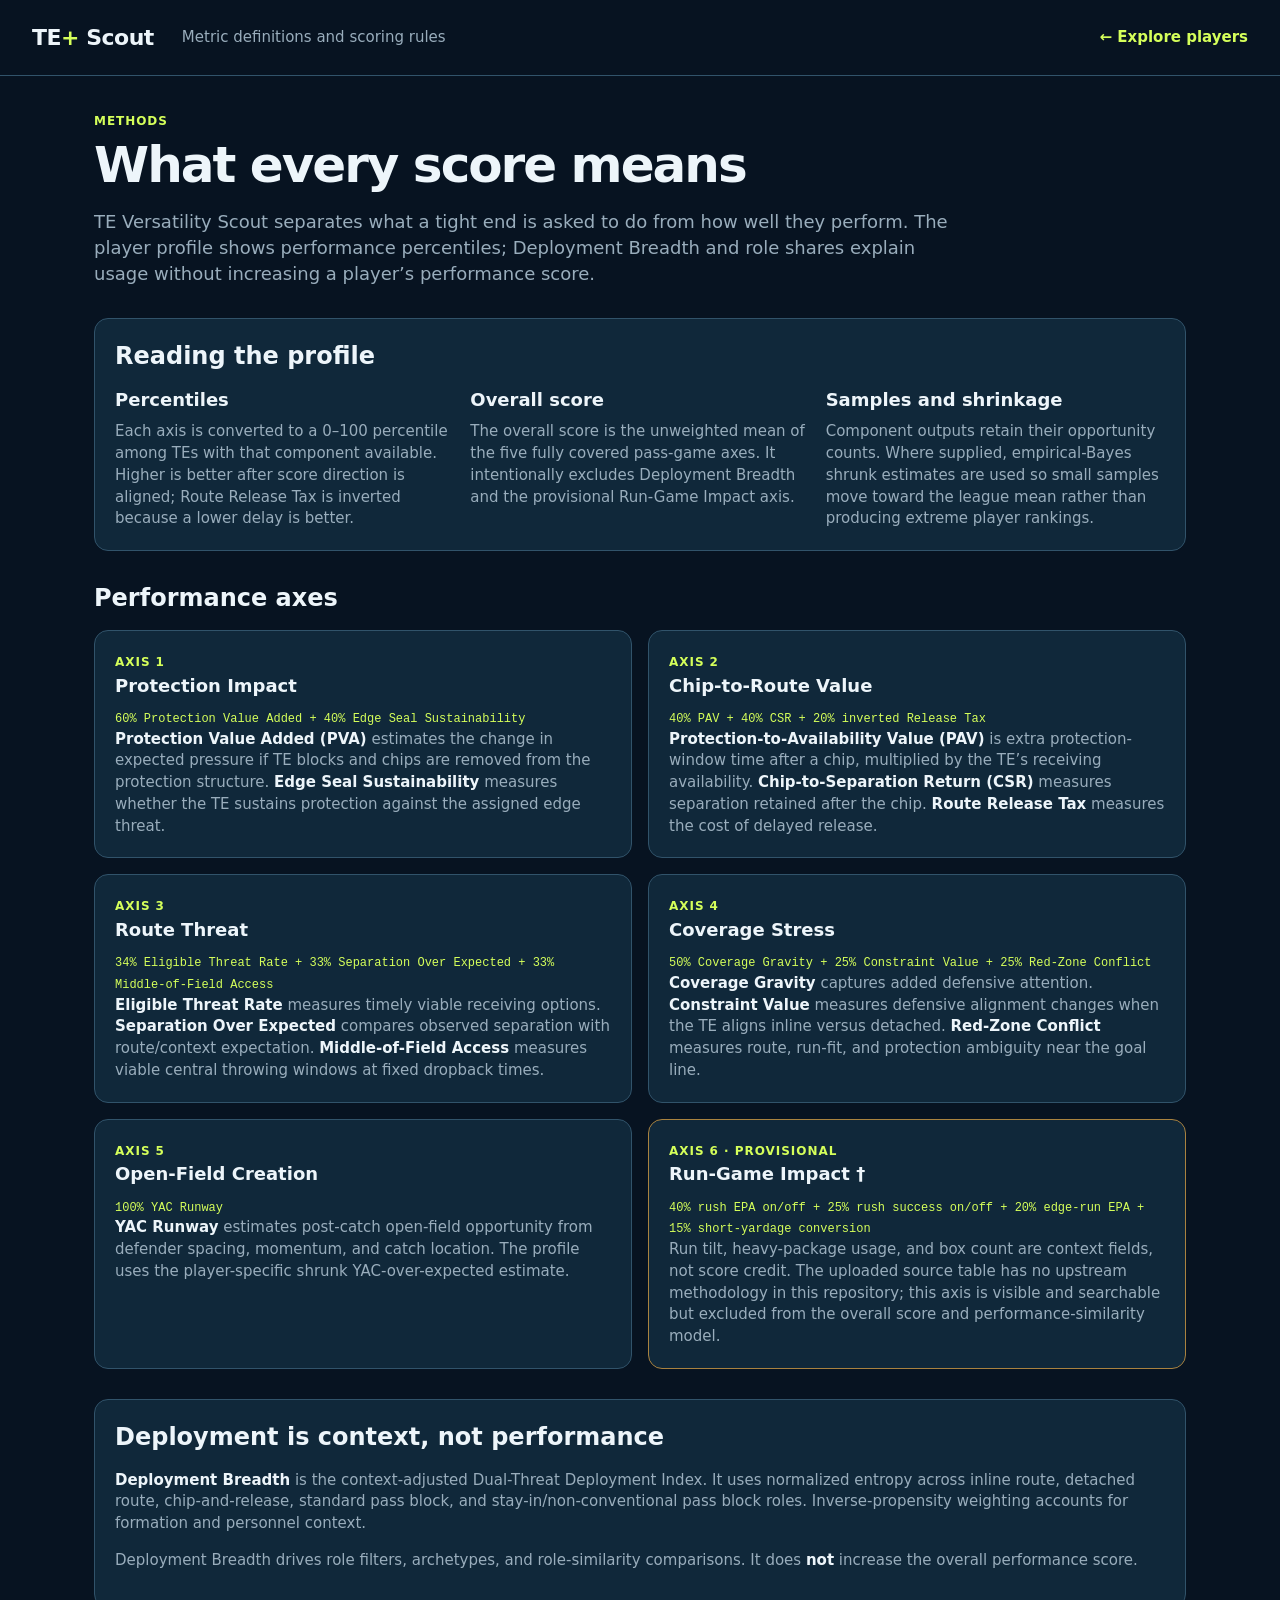
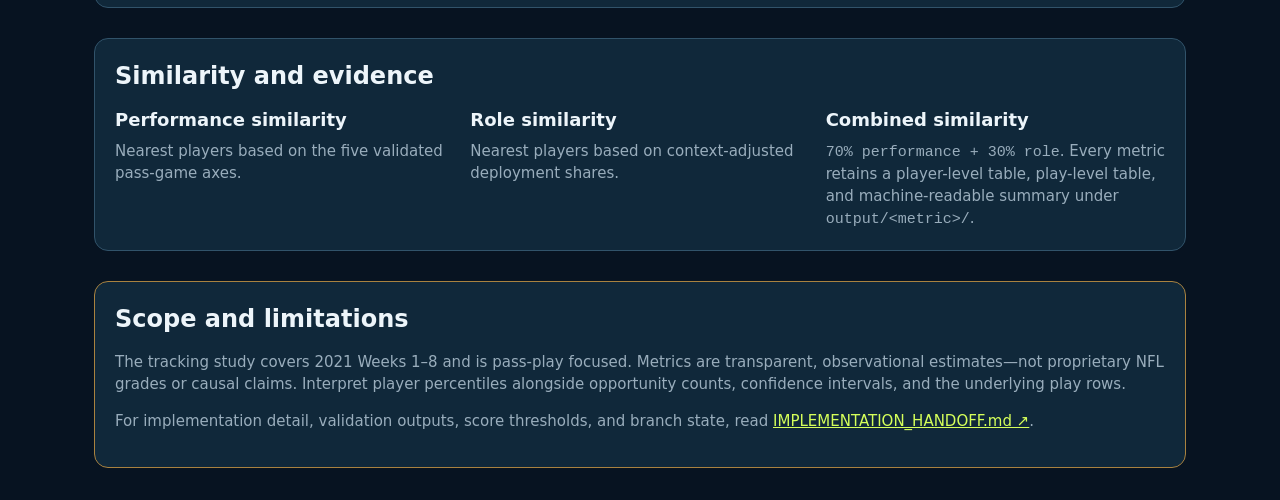
==== web/methodology.html @ 21b87982 "Document visualization metric methodology Co-authored-by: Copilot <223556219+Copilot@users.noreply.g" ====
<!doctype html>
<html lang="en">
  <head>
    <meta charset="utf-8">
    <meta name="viewport" content="width=device-width, initial-scale=1">
    <title>Methodology · TE Versatility Scout</title>
    <link rel="stylesheet" href="styles.css">
  </head>
  <body>
    <header>
      <a class="brand" href="index.html">TE<span>+</span> Scout</a>
      <p>Metric definitions and scoring rules</p>
      <a class="methodology" href="index.html">← Explore players</a>
    </header>
    <main class="methodology-page">
      <span class="eyebrow">METHODS</span>
      <h1>What every score means</h1>
      <p class="lead">TE Versatility Scout separates what a tight end is asked to do from how well they perform. The player profile shows performance percentiles; Deployment Breadth and role shares explain usage without increasing a player’s performance score.</p>

      <section class="panel">
        <h2>Reading the profile</h2>
        <div class="method-grid">
          <div><h3>Percentiles</h3><p>Each axis is converted to a 0–100 percentile among TEs with that component available. Higher is better after score direction is aligned; Route Release Tax is inverted because a lower delay is better.</p></div>
          <div><h3>Overall score</h3><p>The overall score is the unweighted mean of the five fully covered pass-game axes. It intentionally excludes Deployment Breadth and the provisional Run-Game Impact axis.</p></div>
          <div><h3>Samples and shrinkage</h3><p>Component outputs retain their opportunity counts. Where supplied, empirical-Bayes shrunk estimates are used so small samples move toward the league mean rather than producing extreme player rankings.</p></div>
        </div>
      </section>

      <section>
        <h2>Performance axes</h2>
        <div class="metric-cards">
          <article class="panel metric-card">
            <span class="eyebrow">AXIS 1</span><h3>Protection Impact</h3>
            <p><code>60% Protection Value Added + 40% Edge Seal Sustainability</code></p>
            <p><b>Protection Value Added (PVA)</b> estimates the change in expected pressure if TE blocks and chips are removed from the protection structure. <b>Edge Seal Sustainability</b> measures whether the TE sustains protection against the assigned edge threat.</p>
          </article>
          <article class="panel metric-card">
            <span class="eyebrow">AXIS 2</span><h3>Chip-to-Route Value</h3>
            <p><code>40% PAV + 40% CSR + 20% inverted Release Tax</code></p>
            <p><b>Protection-to-Availability Value (PAV)</b> is extra protection-window time after a chip, multiplied by the TE’s receiving availability. <b>Chip-to-Separation Return (CSR)</b> measures separation retained after the chip. <b>Route Release Tax</b> measures the cost of delayed release.</p>
          </article>
          <article class="panel metric-card">
            <span class="eyebrow">AXIS 3</span><h3>Route Threat</h3>
            <p><code>34% Eligible Threat Rate + 33% Separation Over Expected + 33% Middle-of-Field Access</code></p>
            <p><b>Eligible Threat Rate</b> measures timely viable receiving options. <b>Separation Over Expected</b> compares observed separation with route/context expectation. <b>Middle-of-Field Access</b> measures viable central throwing windows at fixed dropback times.</p>
          </article>
          <article class="panel metric-card">
            <span class="eyebrow">AXIS 4</span><h3>Coverage Stress</h3>
            <p><code>50% Coverage Gravity + 25% Constraint Value + 25% Red-Zone Conflict</code></p>
            <p><b>Coverage Gravity</b> captures added defensive attention. <b>Constraint Value</b> measures defensive alignment changes when the TE aligns inline versus detached. <b>Red-Zone Conflict</b> measures route, run-fit, and protection ambiguity near the goal line.</p>
          </article>
          <article class="panel metric-card">
            <span class="eyebrow">AXIS 5</span><h3>Open-Field Creation</h3>
            <p><code>100% YAC Runway</code></p>
            <p><b>YAC Runway</b> estimates post-catch open-field opportunity from defender spacing, momentum, and catch location. The profile uses the player-specific shrunk YAC-over-expected estimate.</p>
          </article>
          <article class="panel metric-card provisional-card">
            <span class="eyebrow">AXIS 6 · PROVISIONAL</span><h3>Run-Game Impact †</h3>
            <p><code>40% rush EPA on/off + 25% rush success on/off + 20% edge-run EPA + 15% short-yardage conversion</code></p>
            <p>Run tilt, heavy-package usage, and box count are context fields, not score credit. The uploaded source table has no upstream methodology in this repository; this axis is visible and searchable but excluded from the overall score and performance-similarity model.</p>
          </article>
        </div>
      </section>

      <section class="panel">
        <h2>Deployment is context, not performance</h2>
        <p><b>Deployment Breadth</b> is the context-adjusted Dual-Threat Deployment Index. It uses normalized entropy across inline route, detached route, chip-and-release, standard pass block, and stay-in/non-conventional pass block roles. Inverse-propensity weighting accounts for formation and personnel context.</p>
        <p>Deployment Breadth drives role filters, archetypes, and role-similarity comparisons. It does <b>not</b> increase the overall performance score.</p>
      </section>

      <section class="panel">
        <h2>Similarity and evidence</h2>
        <div class="method-grid">
          <div><h3>Performance similarity</h3><p>Nearest players based on the five validated pass-game axes.</p></div>
          <div><h3>Role similarity</h3><p>Nearest players based on context-adjusted deployment shares.</p></div>
          <div><h3>Combined similarity</h3><p><code>70% performance + 30% role</code>. Every metric retains a player-level table, play-level table, and machine-readable summary under <code>output/&lt;metric&gt;/</code>.</p></div>
        </div>
      </section>

      <section class="panel caveat">
        <h2>Scope and limitations</h2>
        <p>The tracking study covers 2021 Weeks 1–8 and is pass-play focused. Metrics are transparent, observational estimates—not proprietary NFL grades or causal claims. Interpret player percentiles alongside opportunity counts, confidence intervals, and the underlying play rows.</p>
        <p>For implementation detail, validation outputs, score thresholds, and branch state, read <a href="../IMPLEMENTATION_HANDOFF.md" target="_blank">IMPLEMENTATION_HANDOFF.md ↗</a>.</p>
      </section>
    </main>
  </body>
</html>
---- web/styles.css ----
:root {
  --bg: #071321;
  --surface: #10283a;
  --surface-light: #163449;
  --line: #31536a;
  --text: #edf5fa;
  --muted: #99adbc;
  --accent: #d5ff5a;
  --blue: #6ca8ff;
  --good: #74d59a;
}

* { box-sizing: border-box; }
body { margin: 0; background: var(--bg); color: var(--text); font: 15px/1.45 Inter, ui-sans-serif, system-ui, sans-serif; }
header { height: 76px; border-bottom: 1px solid var(--line); display: flex; align-items: center; gap: 28px; padding: 0 max(32px, calc((100vw - 1440px) / 2)); }
.brand { color: var(--text); font-size: 22px; font-weight: 800; text-decoration: none; letter-spacing: -.5px; }
.brand span { color: var(--accent); }
header p { color: var(--muted); margin: 0; flex: 1; }
.methodology { color: var(--accent); font-weight: 700; text-decoration: none; }
main { max-width: 1440px; margin: auto; padding: 34px; }
.intro { background: linear-gradient(110deg, #17364a, #102330); border: 1px solid var(--line); border-radius: 18px; padding: 34px; display: flex; justify-content: space-between; gap: 24px; }
.eyebrow { color: var(--accent); font-size: 12px; font-weight: 800; letter-spacing: .08em; text-transform: uppercase; }
h1 { margin: 7px 0; font-size: clamp(30px, 4vw, 50px); line-height: 1.05; letter-spacing: -.04em; }
h2 { margin: 0 0 16px; font-size: 24px; } h3 { margin: 0 0 18px; font-size: 18px; }
.intro p, .caption { color: var(--muted); margin: 0; }
.intro .provisional-note { color: #f5cc6b; font-size: 12px; margin-top: 12px; max-width: 700px; }
.snapshot { display: grid; grid-template-columns: repeat(3, minmax(74px, 1fr)); align-content: center; gap: 4px 22px; }
.snapshot strong { color: var(--accent); font-size: 32px; } .snapshot span { color: var(--muted); font-size: 12px; text-transform: uppercase; }
.workspace { display: grid; grid-template-columns: 290px 1fr; gap: 24px; margin-top: 26px; }
.explorer, .panel { background: var(--surface); border: 1px solid var(--line); border-radius: 14px; padding: 20px; }
label { display: block; color: var(--muted); font-size: 12px; font-weight: 700; margin: 13px 0; text-transform: uppercase; letter-spacing: .04em; }
input, select { width: 100%; margin-top: 5px; padding: 10px; border: 1px solid var(--line); border-radius: 8px; color: var(--text); background: var(--bg); font: inherit; }
.player-list { border-top: 1px solid var(--line); margin: 18px -20px -20px; max-height: 660px; overflow-y: auto; }
.player { background: transparent; border: 0; border-bottom: 1px solid #244457; color: var(--text); cursor: pointer; display: block; padding: 14px 20px; text-align: left; width: 100%; }
.player:hover, .player.selected { background: var(--surface-light); }
.player strong { display: block; }.player small { color: var(--muted); }.player .mini-score { color: var(--accent); float: right; font-weight: 800; }
.profile-heading { display: flex; align-items: end; justify-content: space-between; margin: 5px 4px 24px; }
.profile-heading h2 { font-size: 42px; letter-spacing: -.04em; margin: 4px 0; }.profile-heading p { color: var(--muted); margin: 0; }
.score { text-align: right; }.score span { color: var(--muted); display: block; font-size: 11px; font-weight: 800; }.score strong { color: var(--accent); font-size: 60px; line-height: .9; }.score small { color: var(--muted); font-size: 20px; }
.profile-grid { display: grid; grid-template-columns: 1fr 1fr; gap: 20px; margin-top: 20px; }
.radar-panel { min-height: 500px; }.radar-panel canvas { display: block; height: auto; max-width: 100%; width: 100%; }
.caption { font-size: 12px; text-align: center; }
.axis-row, .role-row { display: grid; grid-template-columns: 160px 1fr 42px; gap: 10px; align-items: center; margin: 16px 0; }
.axis-row span, .role-row span { font-weight: 700; }.bar { background: #27465a; border-radius: 99px; height: 11px; overflow: hidden; }.bar i { background: linear-gradient(90deg, var(--blue), var(--accent)); border-radius: inherit; display: block; height: 100%; }
.role-row i { background: var(--good); }.value { color: var(--accent); font-weight: 800; text-align: right; }
.panel-title-row { align-items: center; display: flex; justify-content: space-between; gap: 16px; }.panel-title-row select { width: auto; margin: 0; }
.similar { border-bottom: 1px solid #244457; cursor: pointer; display: grid; grid-template-columns: 1fr auto; gap: 8px; padding: 13px 0; }.similar:hover { color: var(--accent); }.similar small { color: var(--muted); }.similar strong { color: var(--accent); }
.empty-state { background: var(--surface); border: 1px dashed var(--line); border-radius: 14px; color: var(--muted); padding: 60px 20px; text-align: center; }
.methodology-page { max-width: 1160px; }.methodology-page > h1 { margin-bottom: 14px; }.lead { color: var(--muted); font-size: 18px; max-width: 880px; }.methodology-page section { margin-top: 30px; }.methodology-page h2 { margin-bottom: 14px; }.methodology-page p { color: var(--muted); }.methodology-page b { color: var(--text); }.methodology-page a { color: var(--accent); }.method-grid, .metric-cards { display: grid; gap: 16px; grid-template-columns: repeat(3, 1fr); }.method-grid h3, .metric-card h3 { margin-bottom: 8px; }.method-grid p, .metric-card p { margin: 0; }.metric-cards { grid-template-columns: repeat(2, 1fr); }.metric-card code { color: var(--accent); font-size: 12px; }.provisional-card { border-color: #a9823f; }.caveat { border-color: #a9823f; }
@media (max-width: 900px) { .method-grid, .metric-cards { grid-template-columns: 1fr; } }
@media (max-width: 900px) { header { padding: 0 18px; } header p { display: none; } main { padding: 18px; }.intro, .workspace, .profile-grid { grid-template-columns: 1fr; display: grid; }.snapshot { grid-template-columns: repeat(3, 1fr); }.player-list { max-height: 300px; }.axis-row, .role-row { grid-template-columns: 120px 1fr 38px; }.profile-heading h2 { font-size: 34px; } }
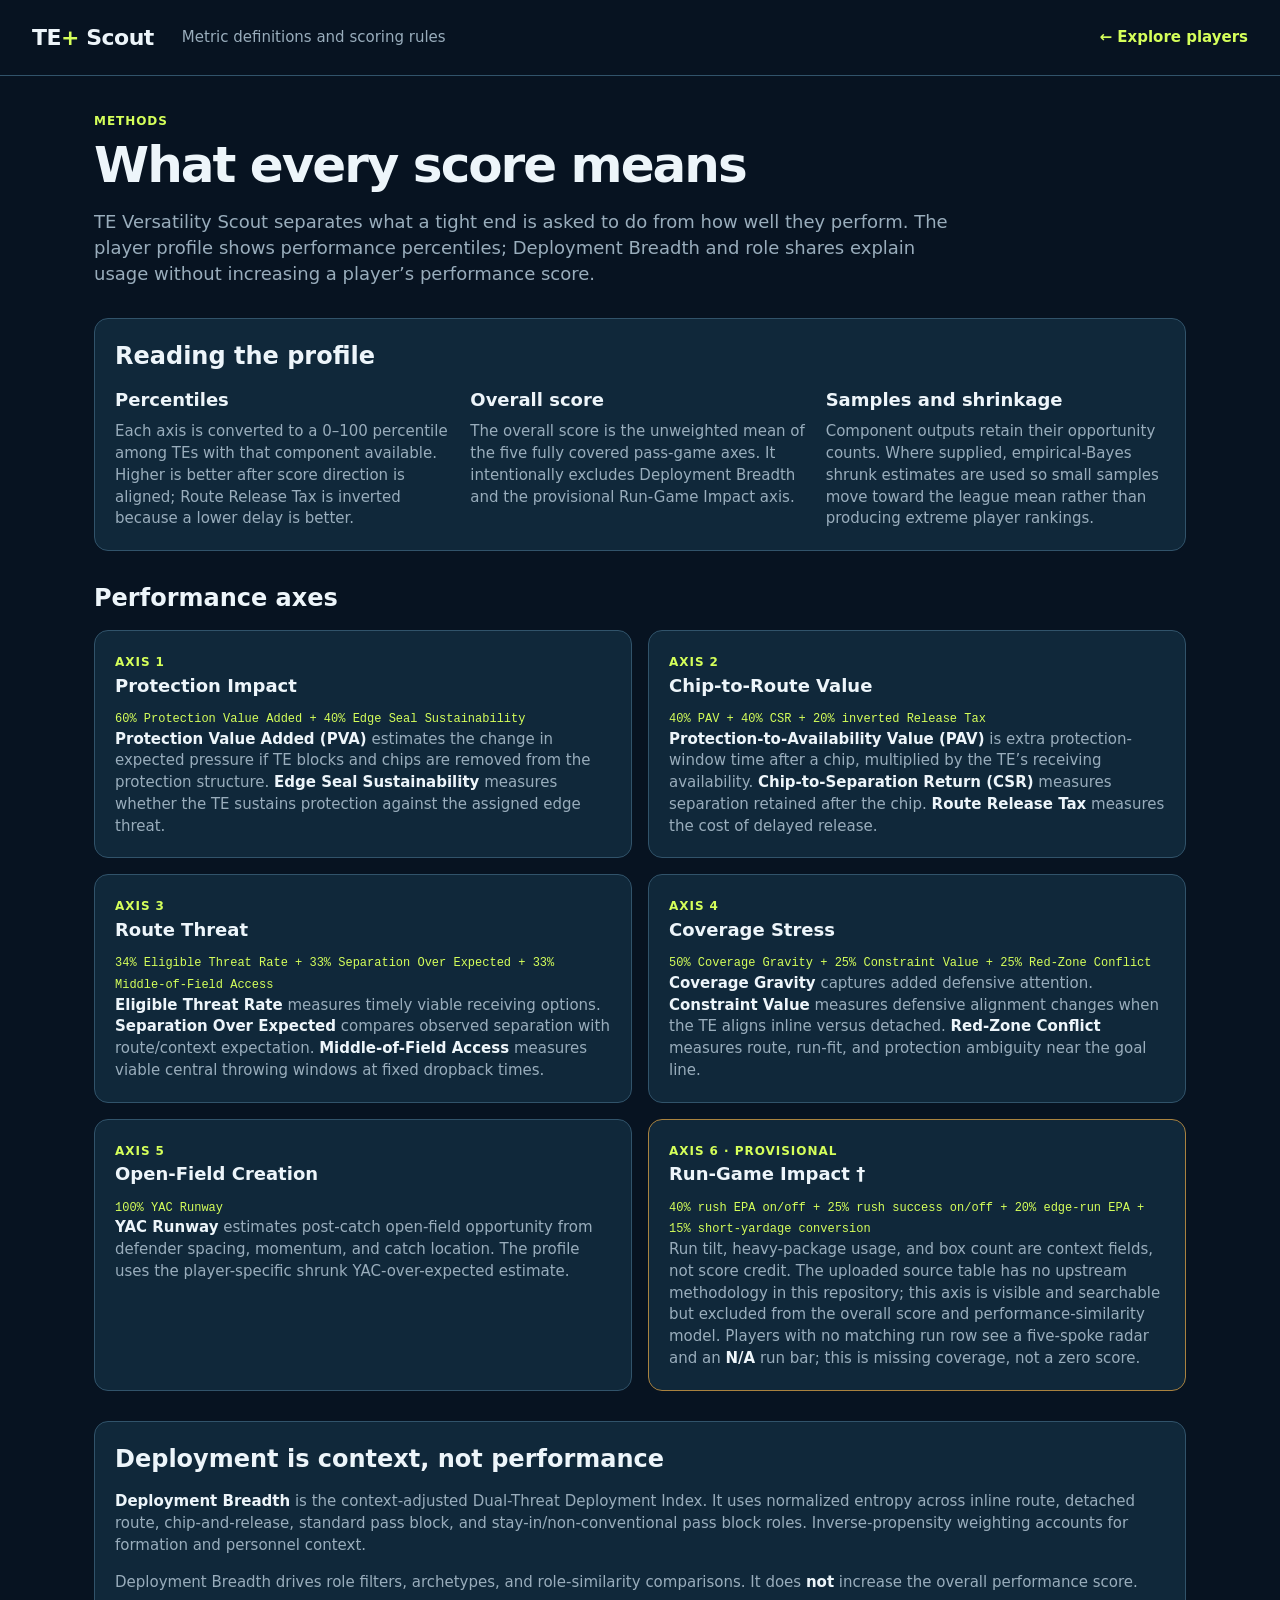
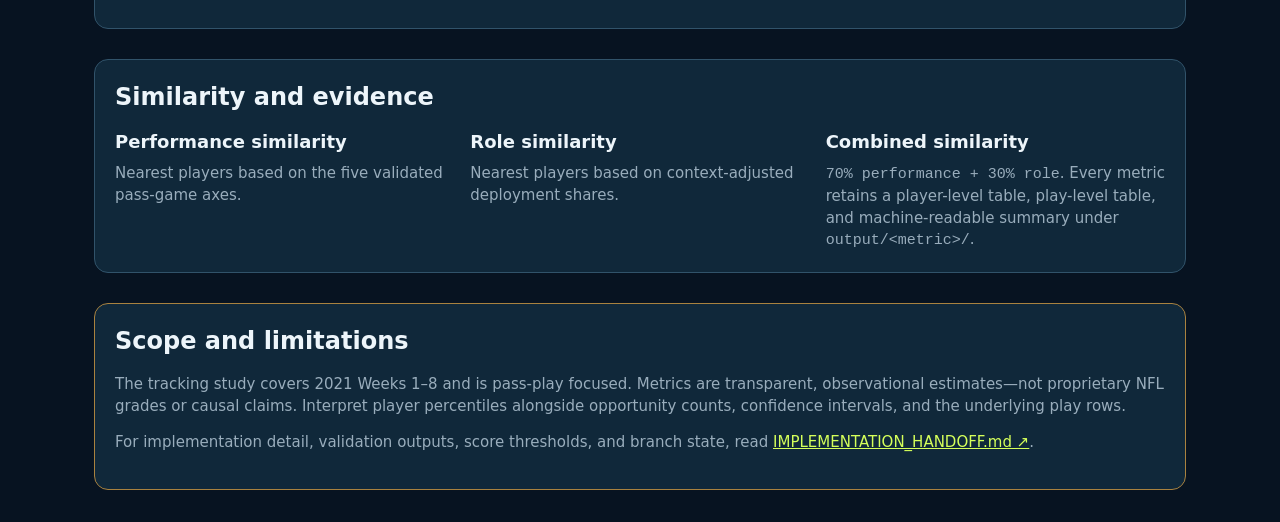
==== commit 7f02f013: "Clarify provisional run coverage in profiles Co-authored-by: Copilot <223556219+Copilot@users.norepl" ====
--- a/web/methodology.html
+++ b/web/methodology.html
@@ -57,7 +57,7 @@
           <article class="panel metric-card provisional-card">
             <span class="eyebrow">AXIS 6 · PROVISIONAL</span><h3>Run-Game Impact †</h3>
             <p><code>40% rush EPA on/off + 25% rush success on/off + 20% edge-run EPA + 15% short-yardage conversion</code></p>
-            <p>Run tilt, heavy-package usage, and box count are context fields, not score credit. The uploaded source table has no upstream methodology in this repository; this axis is visible and searchable but excluded from the overall score and performance-similarity model.</p>
+            <p>Run tilt, heavy-package usage, and box count are context fields, not score credit. The uploaded source table has no upstream methodology in this repository; this axis is visible and searchable but excluded from the overall score and performance-similarity model. Players with no matching run row see a five-spoke radar and an <b>N/A</b> run bar; this is missing coverage, not a zero score.</p>
           </article>
         </div>
       </section>
--- a/web/styles.css
+++ b/web/styles.css
@@ -36,6 +36,7 @@
 .player strong { display: block; }.player small { color: var(--muted); }.player .mini-score { color: var(--accent); float: right; font-weight: 800; }
 .profile-heading { display: flex; align-items: end; justify-content: space-between; margin: 5px 4px 24px; }
 .profile-heading h2 { font-size: 42px; letter-spacing: -.04em; margin: 4px 0; }.profile-heading p { color: var(--muted); margin: 0; }
+.profile-heading .profile-note { color: #f5cc6b; font-size: 12px; margin-top: 8px; max-width: 670px; }
 .score { text-align: right; }.score span { color: var(--muted); display: block; font-size: 11px; font-weight: 800; }.score strong { color: var(--accent); font-size: 60px; line-height: .9; }.score small { color: var(--muted); font-size: 20px; }
 .profile-grid { display: grid; grid-template-columns: 1fr 1fr; gap: 20px; margin-top: 20px; }
 .radar-panel { min-height: 500px; }.radar-panel canvas { display: block; height: auto; max-width: 100%; width: 100%; }
